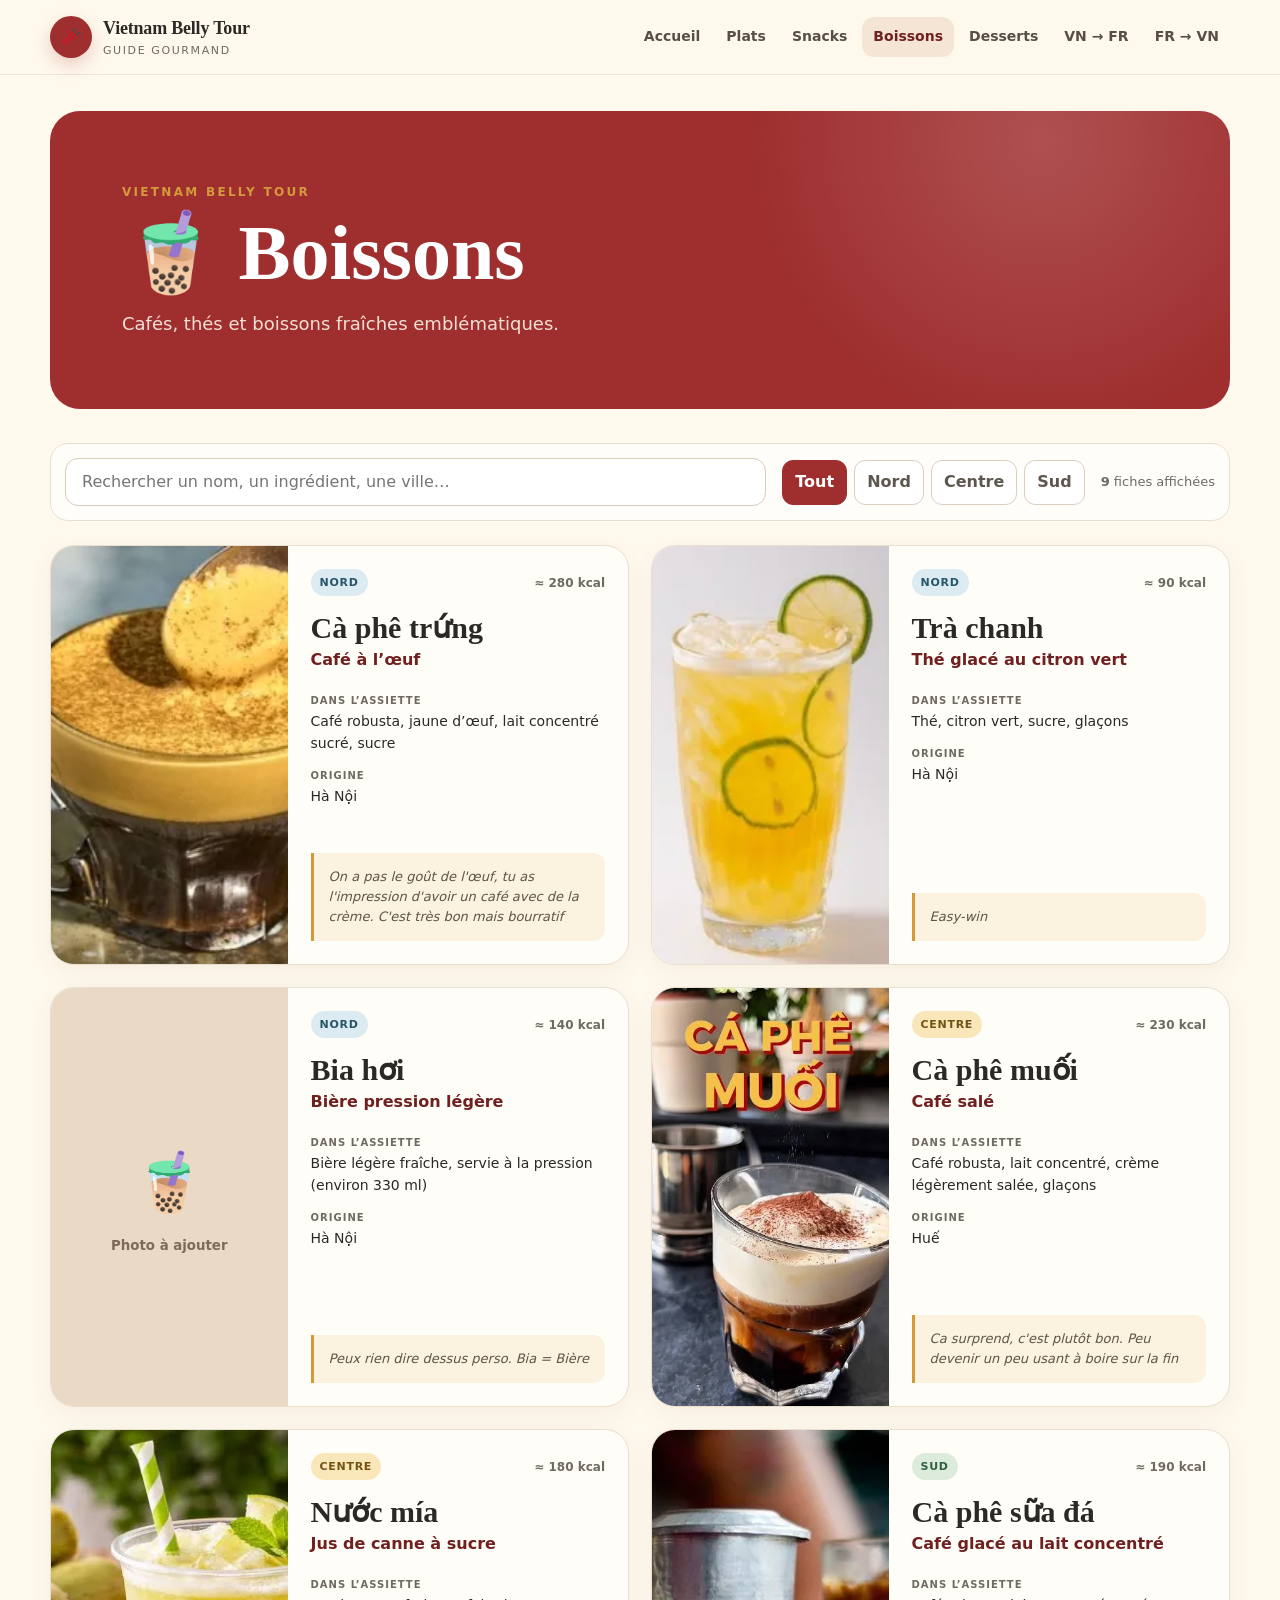
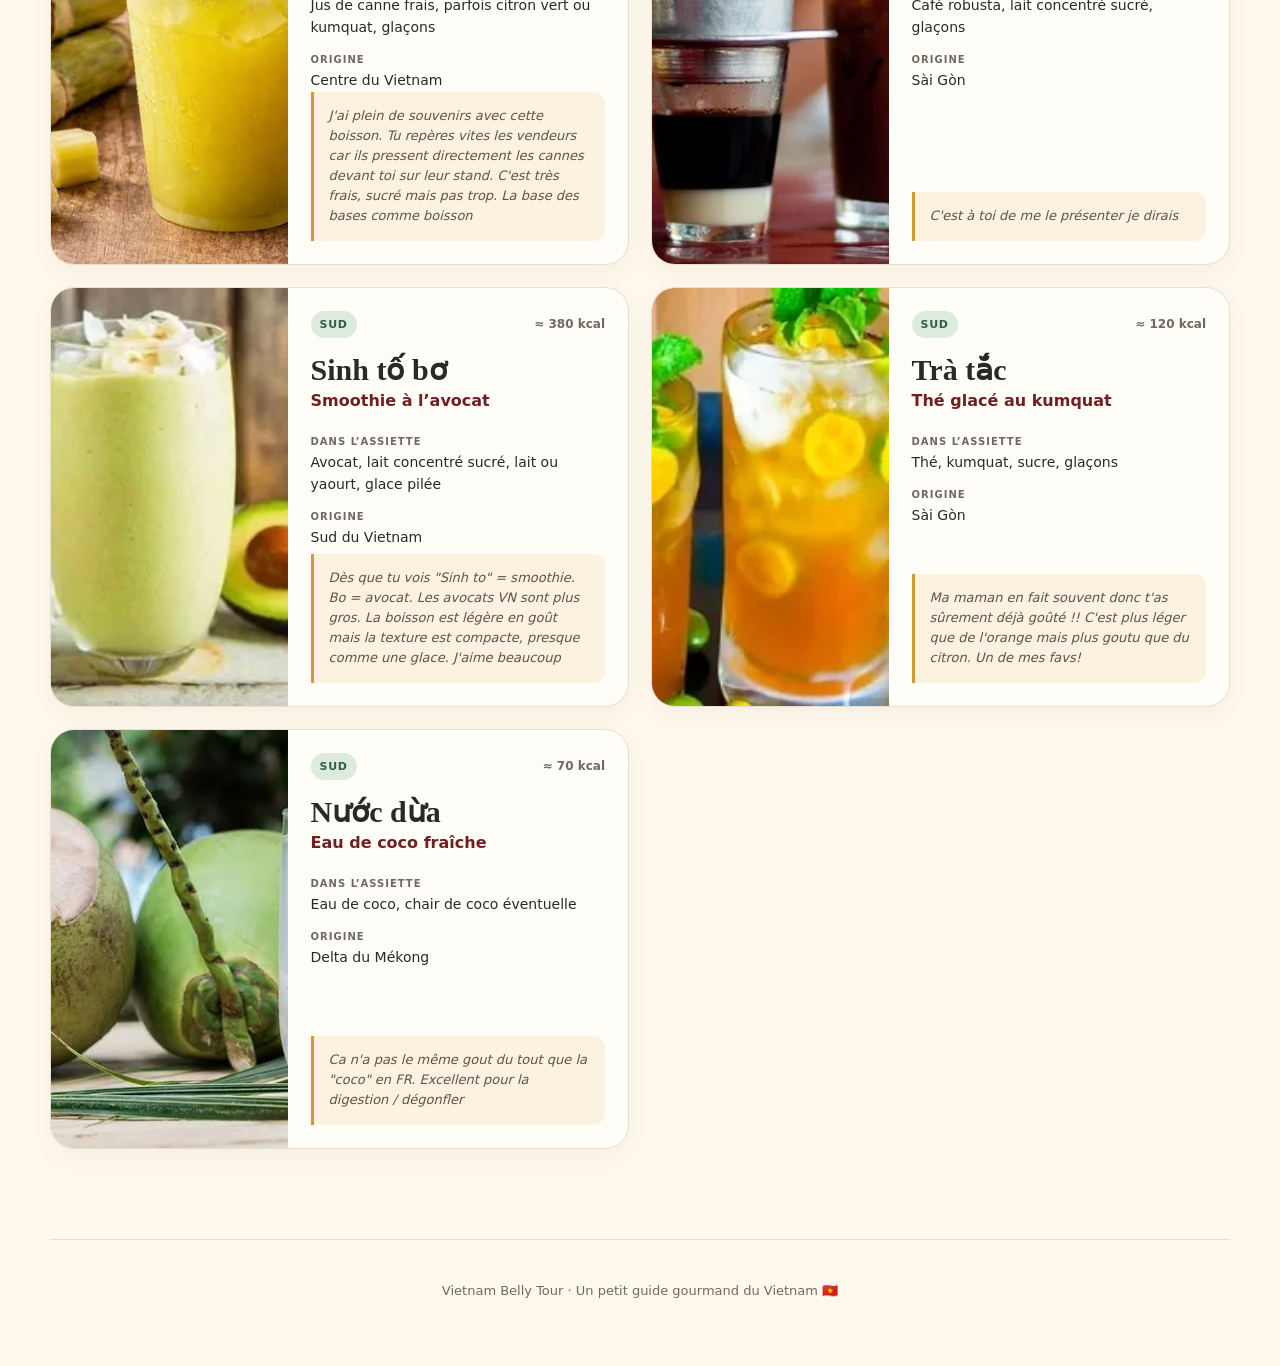
==== boissons.html @ dc9623fc "Add files via upload" ====
<!doctype html>
<html lang="fr">
<head>
  <meta charset="utf-8">
  <meta name="viewport" content="width=device-width, initial-scale=1">
  <meta name="description" content="Cafés, thés et boissons fraîches emblématiques.">
  <meta name="robots" content="noindex, nofollow, noarchive">
  <meta name="theme-color" content="#9f2f2f">
  <title>Boissons · Vietnam Belly Tour</title>
  <link rel="icon" href="assets/favicon.svg" type="image/svg+xml">
  <link rel="stylesheet" href="assets/styles.css?v=2">
  <script defer src="assets/app.js?v=2"></script>
</head>
<body>

<header class="site-header">
  <div class="header-inner">
    <a class="brand" href="index.html" aria-label="Vietnam Belly Tour, accueil">
      <span class="brand-mark">🥢</span>
      <span><strong>Vietnam Belly Tour</strong><small>Guide gourmand</small></span>
    </a>
    <button class="menu-toggle" type="button" aria-expanded="false" aria-controls="main-nav">Menu</button>
    <nav id="main-nav" class="main-nav" aria-label="Navigation principale">
      <a href="index.html">Accueil</a><a href="plats.html">Plats</a><a href="snacks.html">Snacks</a><a href="boissons.html" class="active">Boissons</a><a href="desserts.html">Desserts</a><a href="glossaire-vn-fr.html">VN → FR</a><a href="glossaire-fr-vn.html">FR → VN</a>
    </nav>
  </div>
</header>

<main>
  <section class="page-hero compact">
    <p class="kicker">VIETNAM BELLY TOUR</p>
    <h1>🧋 Boissons</h1>
    <p>Cafés, thés et boissons fraîches emblématiques.</p>
  </section>
  <section class="section listing-section">
    <div class="toolbar" data-filter-scope>
      <label class="search-field">
        <span class="sr-only">Rechercher</span>
        <input type="search" placeholder="Rechercher un nom, un ingrédient, une ville…" data-search-input>
      </label>
      <div class="filter-buttons" aria-label="Filtrer par région">
        <button class="filter active" data-filter="all">Tout</button>
        <button class="filter" data-filter="nord">Nord</button>
        <button class="filter" data-filter="centre">Centre</button>
        <button class="filter" data-filter="sud">Sud</button>
      </div>
      <p class="result-count"><strong data-result-count>9</strong> fiches affichées</p>
    </div>
    <div class="dish-grid" data-card-grid>
      
<article class="dish-card" data-region="nord" data-search="cà phê trứng café à l’œuf café robusta, jaune d’œuf, lait concentré sucré, sucre nord hà nội on a pas le goût de l&#x27;œuf, tu as l&#x27;impression d&#x27;avoir un café avec de la crème. c&#x27;est très bon mais bourratif">
  <div class="dish-image"><img src="assets/images/boissons-ca-phe-trung.webp" alt="Cà Phê Trứng (Vietnamese Egg Coffee)" loading="lazy"></div>
  <div class="dish-content">
    <div class="dish-meta"><span class="badge region-nord">Nord</span><span class="kcal">≈ 280 kcal</span></div>
    <h2>Cà phê trứng</h2>
    <p class="french-name">Café à l’œuf</p>
    <dl>
      <div><dt>Dans l’assiette</dt><dd>Café robusta, jaune d’œuf, lait concentré sucré, sucre</dd></div>
      <div><dt>Origine</dt><dd>Hà Nội</dd></div>
    </dl>
    <blockquote>On a pas le goût de l&#x27;œuf, tu as l&#x27;impression d&#x27;avoir un café avec de la crème. C&#x27;est très bon mais bourratif</blockquote>
  </div>
</article>
<article class="dish-card" data-region="nord" data-search="trà chanh thé glacé au citron vert thé, citron vert, sucre, glaçons nord hà nội easy-win">
  <div class="dish-image"><img src="assets/images/boissons-tra-chanh.webp" alt="Cách pha trà chanh Hà Nội &quot;ngon nhức nách&quot; chỉ 5.000 đồng" loading="lazy"></div>
  <div class="dish-content">
    <div class="dish-meta"><span class="badge region-nord">Nord</span><span class="kcal">≈ 90 kcal</span></div>
    <h2>Trà chanh</h2>
    <p class="french-name">Thé glacé au citron vert</p>
    <dl>
      <div><dt>Dans l’assiette</dt><dd>Thé, citron vert, sucre, glaçons</dd></div>
      <div><dt>Origine</dt><dd>Hà Nội</dd></div>
    </dl>
    <blockquote>Easy-win</blockquote>
  </div>
</article>
<article class="dish-card" data-region="nord" data-search="bia hơi bière pression légère bière légère fraîche, servie à la pression (environ 330 ml) nord hà nội peux rien dire dessus perso. bia = bière">
  <div class="dish-image"><div class="image-placeholder" aria-label="Aucune photo disponible"><span>🧋</span><small>Photo à ajouter</small></div></div>
  <div class="dish-content">
    <div class="dish-meta"><span class="badge region-nord">Nord</span><span class="kcal">≈ 140 kcal</span></div>
    <h2>Bia hơi</h2>
    <p class="french-name">Bière pression légère</p>
    <dl>
      <div><dt>Dans l’assiette</dt><dd>Bière légère fraîche, servie à la pression (environ 330 ml)</dd></div>
      <div><dt>Origine</dt><dd>Hà Nội</dd></div>
    </dl>
    <blockquote>Peux rien dire dessus perso. Bia = Bière</blockquote>
  </div>
</article>
<article class="dish-card" data-region="centre" data-search="cà phê muối café salé café robusta, lait concentré, crème légèrement salée, glaçons centre huế ca surprend, c&#x27;est plutôt bon. peu devenir un peu usant à boire sur la fin">
  <div class="dish-image"><img src="assets/images/boissons-ca-phe-muoi.webp" alt="CÀ PHÊ MUỐI : La recette du café salé de Huế" loading="lazy"></div>
  <div class="dish-content">
    <div class="dish-meta"><span class="badge region-centre">Centre</span><span class="kcal">≈ 230 kcal</span></div>
    <h2>Cà phê muối</h2>
    <p class="french-name">Café salé</p>
    <dl>
      <div><dt>Dans l’assiette</dt><dd>Café robusta, lait concentré, crème légèrement salée, glaçons</dd></div>
      <div><dt>Origine</dt><dd>Huế</dd></div>
    </dl>
    <blockquote>Ca surprend, c&#x27;est plutôt bon. Peu devenir un peu usant à boire sur la fin</blockquote>
  </div>
</article>
<article class="dish-card" data-region="centre" data-search="nước mía jus de canne à sucre jus de canne frais, parfois citron vert ou kumquat, glaçons centre centre du vietnam j&#x27;ai plein de souvenirs avec cette boisson. tu repères vites les vendeurs car ils pressent directement les cannes devant toi sur leur stand. c&#x27;est très frais, sucré mais pas trop. la base des bases comme boisson">
  <div class="dish-image"><img src="assets/images/boissons-nuoc-mia.webp" alt="Trào lưu dùng nước mía đặc chữa đái tháo đường: Hiểu lầm nguy hiểm, có thể  trả giá đắt" loading="lazy"></div>
  <div class="dish-content">
    <div class="dish-meta"><span class="badge region-centre">Centre</span><span class="kcal">≈ 180 kcal</span></div>
    <h2>Nước mía</h2>
    <p class="french-name">Jus de canne à sucre</p>
    <dl>
      <div><dt>Dans l’assiette</dt><dd>Jus de canne frais, parfois citron vert ou kumquat, glaçons</dd></div>
      <div><dt>Origine</dt><dd>Centre du Vietnam</dd></div>
    </dl>
    <blockquote>J&#x27;ai plein de souvenirs avec cette boisson. Tu repères vites les vendeurs car ils pressent directement les cannes devant toi sur leur stand. C&#x27;est très frais, sucré mais pas trop. La base des bases comme boisson</blockquote>
  </div>
</article>
<article class="dish-card" data-region="sud" data-search="cà phê sữa đá café glacé au lait concentré café robusta, lait concentré sucré, glaçons sud sài gòn c&#x27;est à toi de me le présenter je dirais">
  <div class="dish-image"><img src="assets/images/boissons-ca-phe-sua-a.webp" alt="Cafe au lait glacé vietnamien: deuxième dans la liste des dix meilleurs  cafés du monde" loading="lazy"></div>
  <div class="dish-content">
    <div class="dish-meta"><span class="badge region-sud">Sud</span><span class="kcal">≈ 190 kcal</span></div>
    <h2>Cà phê sữa đá</h2>
    <p class="french-name">Café glacé au lait concentré</p>
    <dl>
      <div><dt>Dans l’assiette</dt><dd>Café robusta, lait concentré sucré, glaçons</dd></div>
      <div><dt>Origine</dt><dd>Sài Gòn</dd></div>
    </dl>
    <blockquote>C&#x27;est à toi de me le présenter je dirais</blockquote>
  </div>
</article>
<article class="dish-card" data-region="sud" data-search="sinh tố bơ smoothie à l’avocat avocat, lait concentré sucré, lait ou yaourt, glace pilée sud sud du vietnam dès que tu vois &quot;sinh to&quot; = smoothie. bo = avocat. les avocats vn sont plus gros. la boisson est légère en goût mais la texture est compacte, presque comme une glace. j&#x27;aime beaucoup">
  <div class="dish-image"><img src="assets/images/boissons-sinh-to-bo.webp" alt="5+ Cách Làm Sinh Tố Bơ Ngon, Thơm, Lạ, Đẹp Da, Bổ Mắt" loading="lazy"></div>
  <div class="dish-content">
    <div class="dish-meta"><span class="badge region-sud">Sud</span><span class="kcal">≈ 380 kcal</span></div>
    <h2>Sinh tố bơ</h2>
    <p class="french-name">Smoothie à l’avocat</p>
    <dl>
      <div><dt>Dans l’assiette</dt><dd>Avocat, lait concentré sucré, lait ou yaourt, glace pilée</dd></div>
      <div><dt>Origine</dt><dd>Sud du Vietnam</dd></div>
    </dl>
    <blockquote>Dès que tu vois &quot;Sinh to&quot; = smoothie. Bo = avocat. Les avocats VN sont plus gros. La boisson est légère en goût mais la texture est compacte, presque comme une glace. J&#x27;aime beaucoup</blockquote>
  </div>
</article>
<article class="dish-card" data-region="sud" data-search="trà tắc thé glacé au kumquat thé, kumquat, sucre, glaçons sud sài gòn ma maman en fait souvent donc t&#x27;as sûrement déjà goûté !! c&#x27;est plus léger que de l&#x27;orange mais plus goutu que du citron. un de mes favs!">
  <div class="dish-image"><img src="assets/images/boissons-tra-tac.webp" alt="Cách làm trà tắc giải nhiệt với công thức pha cực ngon tại nhà" loading="lazy"></div>
  <div class="dish-content">
    <div class="dish-meta"><span class="badge region-sud">Sud</span><span class="kcal">≈ 120 kcal</span></div>
    <h2>Trà tắc</h2>
    <p class="french-name">Thé glacé au kumquat</p>
    <dl>
      <div><dt>Dans l’assiette</dt><dd>Thé, kumquat, sucre, glaçons</dd></div>
      <div><dt>Origine</dt><dd>Sài Gòn</dd></div>
    </dl>
    <blockquote>Ma maman en fait souvent donc t&#x27;as sûrement déjà goûté !! C&#x27;est plus léger que de l&#x27;orange mais plus goutu que du citron. Un de mes favs!</blockquote>
  </div>
</article>
<article class="dish-card" data-region="sud" data-search="nước dừa eau de coco fraîche eau de coco, chair de coco éventuelle sud delta du mékong ca n&#x27;a pas le même gout du tout que la &quot;coco&quot; en fr. excellent pour la digestion / dégonfler">
  <div class="dish-image"><img src="assets/images/boissons-nuoc-dua.webp" alt="Nước dừa có thực sự tốt? | Báo Dân trí" loading="lazy"></div>
  <div class="dish-content">
    <div class="dish-meta"><span class="badge region-sud">Sud</span><span class="kcal">≈ 70 kcal</span></div>
    <h2>Nước dừa</h2>
    <p class="french-name">Eau de coco fraîche</p>
    <dl>
      <div><dt>Dans l’assiette</dt><dd>Eau de coco, chair de coco éventuelle</dd></div>
      <div><dt>Origine</dt><dd>Delta du Mékong</dd></div>
    </dl>
    <blockquote>Ca n&#x27;a pas le même gout du tout que la &quot;coco&quot; en FR. Excellent pour la digestion / dégonfler</blockquote>
  </div>
</article>
    </div>
    <p class="empty-state" data-empty-state hidden>Aucun résultat pour cette recherche.</p>
  </section>
</main>

<footer class="site-footer">
  <p>Vietnam Belly Tour · Un petit guide gourmand du Vietnam 🇻🇳</p>
</footer>
</body>
</html>
---- assets/styles.css ----
:root {
  --red: #9f2f2f;
  --red-dark: #712020;
  --cream: #fff9ed;
  --paper: #fffdf8;
  --ink: #2b2925;
  --muted: #6f6a61;
  --line: #e8dfcf;
  --green: #2f664d;
  --gold: #d49a3a;
  --shadow: 0 16px 40px rgba(67, 44, 24, .10);
  --radius: 24px;
}
* { box-sizing: border-box; }
html { scroll-behavior: smooth; }
body {
  margin: 0;
  background: var(--cream);
  color: var(--ink);
  font-family: Inter, ui-sans-serif, system-ui, -apple-system, BlinkMacSystemFont, "Segoe UI", sans-serif;
  line-height: 1.55;
}
a { color: inherit; }
img { display: block; max-width: 100%; }
button, input { font: inherit; }
.sr-only {
  position: absolute; width: 1px; height: 1px; padding: 0; margin: -1px;
  overflow: hidden; clip: rect(0,0,0,0); white-space: nowrap; border: 0;
}
.site-header {
  position: sticky; top: 0; z-index: 100;
  background: rgba(255,249,237,.94);
  backdrop-filter: blur(14px);
  border-bottom: 1px solid rgba(159,47,47,.10);
}
.header-inner {
  width: min(1180px, calc(100% - 32px)); min-height: 74px; margin: auto;
  display: flex; align-items: center; justify-content: space-between; gap: 24px;
}
.brand { display: flex; align-items: center; gap: 11px; text-decoration: none; }
.brand-mark {
  width: 42px; height: 42px; border-radius: 50%; display: grid; place-items: center;
  background: var(--red); color: white; box-shadow: 0 7px 18px rgba(159,47,47,.22);
}
.brand strong, .brand small { display: block; }
.brand strong { font-family: Georgia, serif; font-size: 18px; letter-spacing: -.2px; }
.brand small { color: var(--muted); font-size: 11px; text-transform: uppercase; letter-spacing: 1.6px; }
.main-nav { display: flex; align-items: center; gap: 4px; }
.main-nav a {
  padding: 9px 11px; border-radius: 12px; text-decoration: none;
  color: #574f46; font-size: 14px; font-weight: 650;
}
.main-nav a:hover, .main-nav a.active { background: #f4e5d4; color: var(--red-dark); }
.menu-toggle {
  display: none; border: 1px solid var(--line); background: var(--paper);
  padding: 9px 13px; border-radius: 12px; font-weight: 700;
}
.hero {
  width: min(1180px, calc(100% - 32px)); margin: 40px auto 0;
  min-height: 530px; overflow: hidden; border-radius: 34px;
  background: var(--red); color: white; display: grid; grid-template-columns: 1.15fr .85fr;
  position: relative; box-shadow: var(--shadow);
}
.hero::before {
  content: ""; position: absolute; inset: 0;
  background: radial-gradient(circle at 75% 20%, rgba(255,255,255,.12), transparent 28%),
              linear-gradient(135deg, transparent 55%, rgba(71,21,21,.18));
}
.hero-content { padding: clamp(42px, 7vw, 80px); position: relative; z-index: 2; align-self: center; }
.kicker { margin: 0 0 12px; font-size: 12px; letter-spacing: 2.3px; font-weight: 800; color: var(--gold); }
.hero h1 {
  margin: 0; max-width: 720px; font-family: Georgia, "Times New Roman", serif;
  font-size: clamp(48px, 7vw, 84px); line-height: .98; letter-spacing: -3px;
}
.hero-copy { max-width: 610px; margin: 25px 0 0; color: #f8e9de; font-size: 18px; }
.hero-actions { display: flex; flex-wrap: wrap; gap: 12px; margin-top: 30px; }
.button {
  display: inline-flex; align-items: center; justify-content: center; min-height: 48px;
  padding: 0 20px; border-radius: 14px; text-decoration: none; font-weight: 800;
}
.button.primary { background: white; color: var(--red-dark); }
.button.secondary { border: 1px solid rgba(255,255,255,.35); color: white; background: rgba(255,255,255,.06); }
.hero-stats { display: flex; flex-wrap: wrap; gap: 22px; margin-top: 34px; color: #f2dcd0; font-size: 13px; }
.hero-stats strong { display: block; color: white; font-family: Georgia, serif; font-size: 23px; }
.hero-art { position: relative; min-height: 100%; display: grid; place-items: center; }
.sun {
  position: absolute; width: 320px; height: 320px; border-radius: 50%;
  background: #eebf63; opacity: .94;
}
.bowl { position: relative; z-index: 2; font-size: 190px; transform: rotate(-5deg); filter: drop-shadow(0 24px 20px rgba(61,18,18,.25)); }
.leaf { position: absolute; font-size: 85px; z-index: 3; }
.leaf-one { left: 4%; top: 13%; transform: rotate(-32deg); }
.leaf-two { right: 4%; bottom: 7%; transform: rotate(32deg); }
.section { width: min(1180px, calc(100% - 32px)); margin: 90px auto; }
.section-heading {
  display: grid; grid-template-columns: 1fr minmax(280px, 450px); gap: 40px;
  align-items: end; margin-bottom: 28px;
}
.section-heading h2, .glossary-promo h2 {
  margin: 0; font-family: Georgia, serif; font-size: clamp(34px, 5vw, 52px); line-height: 1.06;
}
.section-heading > p, .glossary-promo p { color: var(--muted); margin: 0; }
.home-grid { display: grid; grid-template-columns: repeat(2, 1fr); gap: 22px; }
.home-card {
  overflow: hidden; background: var(--paper); border: 1px solid var(--line);
  border-radius: var(--radius); text-decoration: none; box-shadow: 0 8px 24px rgba(65,45,24,.06);
  transition: transform .2s ease, box-shadow .2s ease;
}
.home-card:hover { transform: translateY(-4px); box-shadow: var(--shadow); }
.home-card-media { aspect-ratio: 16/8.7; overflow: hidden; background: #ead9c5; display: grid; place-items: center; }
.home-card-media img { width: 100%; height: 100%; object-fit: cover; transition: transform .35s ease; }
.home-card:hover img { transform: scale(1.035); }
.category-emoji { font-size: 80px; }
.home-card-body { padding: 25px; }
.eyebrow { color: var(--red); text-transform: uppercase; font-size: 11px; letter-spacing: 1.5px; font-weight: 850; }
.home-card h2 { font-family: Georgia, serif; margin: 6px 0 8px; font-size: 31px; }
.home-card p { margin: 0; color: var(--muted); }
.card-link { display: inline-block; margin-top: 18px; font-weight: 850; color: var(--red-dark); }
.glossary-promo {
  background: #f1e5cf; border-radius: 30px; padding: clamp(30px, 5vw, 56px);
  display: grid; grid-template-columns: 1fr 1fr; gap: 40px; align-items: center;
}
.glossary-promo p { margin-top: 14px; }
.glossary-links { display: grid; gap: 12px; }
.glossary-links a {
  padding: 18px; border-radius: 18px; background: rgba(255,255,255,.73);
  text-decoration: none; display: grid; grid-template-columns: 54px 1fr auto;
  align-items: center; gap: 14px; border: 1px solid rgba(113,32,32,.09);
}
.glossary-links a > span {
  width: 50px; height: 50px; display: grid; place-items: center; border-radius: 50%;
  background: var(--red); color: white; font-weight: 900;
}
.glossary-links strong, .glossary-links small { display: block; }
.glossary-links small { color: var(--muted); }
.page-hero {
  width: min(1180px, calc(100% - 32px)); margin: 36px auto 0;
  border-radius: 30px; color: white; background:
  radial-gradient(circle at 84% 10%, rgba(255,255,255,.16), transparent 28%),
  var(--red); padding: clamp(38px, 7vw, 72px);
}
.page-hero.compact { min-height: 290px; display: flex; flex-direction: column; justify-content: center; }
.page-hero h1 { margin: 0; font-family: Georgia, serif; font-size: clamp(46px, 8vw, 78px); line-height: 1; }
.page-hero > p:last-child { max-width: 650px; margin: 18px 0 0; color: #f5dfd5; font-size: 18px; }
.listing-section, .glossary-section { margin-top: 34px; }
.toolbar {
  display: grid; grid-template-columns: minmax(280px, 1fr) auto auto; align-items: center;
  gap: 16px; margin-bottom: 24px; padding: 14px; background: rgba(255,255,255,.68);
  border: 1px solid var(--line); border-radius: 18px;
}
.search-field input {
  width: 100%; min-height: 48px; border-radius: 13px; border: 1px solid #d8ccba;
  background: white; padding: 0 16px; color: var(--ink); outline: none;
}
.search-field input:focus { border-color: var(--red); box-shadow: 0 0 0 3px rgba(159,47,47,.11); }
.filter-buttons { display: flex; flex-wrap: wrap; gap: 7px; }
.filter {
  border: 1px solid #dccfbe; border-radius: 11px; background: white; padding: 9px 12px;
  font-weight: 750; color: #5e574e; cursor: pointer;
}
.filter:hover, .filter.active { background: var(--red); color: white; border-color: var(--red); }
.result-count { margin: 0; white-space: nowrap; color: var(--muted); font-size: 13px; }
.dish-grid { display: grid; grid-template-columns: repeat(2, minmax(0,1fr)); gap: 22px; }
.dish-card {
  display: grid; grid-template-columns: minmax(170px, .82fr) 1.18fr; overflow: hidden;
  min-height: 420px; background: var(--paper); border: 1px solid var(--line);
  border-radius: var(--radius); box-shadow: 0 8px 24px rgba(65,45,24,.055);
}
.dish-image { min-height: 100%; background: #ead9c5; }
.dish-image img { width: 100%; height: 100%; object-fit: cover; }
.image-placeholder { height: 100%; min-height: 260px; display: grid; place-content: center; gap: 8px; text-align: center; color: #7d6b58; }
.image-placeholder span { font-size: 58px; }
.image-placeholder small { font-weight: 800; }
.dish-content { padding: 23px; display: flex; flex-direction: column; }
.dish-meta { display: flex; align-items: center; justify-content: space-between; gap: 10px; }
.badge {
  display: inline-flex; align-items: center; min-height: 27px; padding: 0 9px; border-radius: 999px;
  background: #eee6db; color: #5c5146; font-size: 11px; font-weight: 850; text-transform: uppercase; letter-spacing: .7px;
}
.region-nord { background: #dceaf2; color: #28556a; }
.region-centre { background: #fae7b9; color: #725315; }
.region-sud { background: #dcebdc; color: #2f6141; }
.kcal { color: var(--muted); font-size: 12px; font-weight: 800; }
.dish-content h2 { margin: 16px 0 3px; font-family: Georgia, serif; font-size: 30px; line-height: 1.08; }
.french-name { margin: 0; color: var(--red-dark); font-weight: 750; }
.dish-content dl { margin: 20px 0 0; }
.dish-content dl div + div { margin-top: 13px; }
.dish-content dt { color: var(--muted); text-transform: uppercase; letter-spacing: 1px; font-size: 10px; font-weight: 900; }
.dish-content dd { margin: 3px 0 0; font-size: 14px; }
blockquote {
  margin: auto 0 0; padding: 14px 15px; border-left: 3px solid var(--gold);
  background: #fbf2df; border-radius: 0 12px 12px 0; color: #5f5448; font-size: 13px; font-style: italic;
}
.empty-state { padding: 50px; text-align: center; border: 1px dashed #cfbea9; border-radius: 18px; color: var(--muted); }
.glossary-hero { background: var(--green); }
.glossary-toolbar { grid-template-columns: 1fr auto; }
.table-wrap {
  overflow: hidden; border-radius: 22px; border: 1px solid var(--line); background: var(--paper);
  box-shadow: 0 8px 24px rgba(65,45,24,.055);
}
.glossary-table { width: 100%; border-collapse: collapse; }
.glossary-table th {
  padding: 16px 20px; background: #f0e3cf; color: #4f453b; text-align: left;
  font-size: 12px; text-transform: uppercase; letter-spacing: 1px;
}
.glossary-table td { padding: 16px 20px; border-top: 1px solid #eee5d8; vertical-align: top; }
.glossary-table tr:hover td { background: #fff9ee; }
.glossary-table td:first-child { width: 27%; color: var(--red-dark); font-size: 17px; }
.glossary-table td:nth-child(2) { width: 35%; }
.glossary-table td:last-child { color: var(--muted); font-style: italic; }
.site-footer {
  width: min(1180px, calc(100% - 32px)); margin: 60px auto 24px; padding: 28px 0;
  border-top: 1px solid var(--line); color: var(--muted); font-size: 13px; text-align: center;
}
[hidden] { display: none !important; }

@media (max-width: 980px) {
  .menu-toggle { display: block; }
  .main-nav {
    display: none; position: absolute; top: 66px; right: 16px; width: min(330px, calc(100% - 32px));
    padding: 10px; background: var(--paper); border: 1px solid var(--line); border-radius: 16px;
    box-shadow: var(--shadow); flex-direction: column; align-items: stretch;
  }
  .main-nav.open { display: flex; }
  .main-nav a { padding: 11px 13px; }
  .hero { grid-template-columns: 1fr; }
  .hero-art { min-height: 290px; }
  .sun { width: 240px; height: 240px; }
  .bowl { font-size: 145px; }
  .section-heading { grid-template-columns: 1fr; gap: 14px; }
  .glossary-promo { grid-template-columns: 1fr; }
  .toolbar { grid-template-columns: 1fr; }
  .dish-grid { grid-template-columns: 1fr; }
  .dish-card { min-height: 390px; }
}
@media (max-width: 680px) {
  .header-inner { min-height: 66px; }
  .brand small { display: none; }
  .hero { margin-top: 18px; min-height: 0; border-radius: 25px; }
  .hero-content { padding: 38px 26px; }
  .hero h1 { font-size: 49px; letter-spacing: -2px; }
  .hero-copy { font-size: 16px; }
  .hero-art { display: none; }
  .hero-stats { gap: 18px; }
  .section { margin: 62px auto; }
  .home-grid { grid-template-columns: 1fr; }
  .glossary-promo { border-radius: 24px; }
  .glossary-links a { grid-template-columns: 46px 1fr; }
  .glossary-links a small { grid-column: 2; }
  .glossary-links a > span { width: 44px; height: 44px; }
  .page-hero { padding: 40px 25px; border-radius: 24px; }
  .page-hero.compact { min-height: 230px; }
  .page-hero h1 { font-size: 49px; }
  .dish-card { display: block; min-height: auto; }
  .dish-image { height: 245px; }
  .dish-content { padding: 21px; }
  .dish-content h2 { font-size: 28px; }
  .table-wrap { overflow: visible; border: 0; background: transparent; box-shadow: none; }
  .glossary-table, .glossary-table tbody, .glossary-table tr, .glossary-table td { display: block; width: 100%; }
  .glossary-table thead { display: none; }
  .glossary-table tbody { display: grid; gap: 12px; }
  .glossary-table tr {
    background: var(--paper); border: 1px solid var(--line); border-radius: 16px; padding: 16px;
  }
  .glossary-table td, .glossary-table td:first-child, .glossary-table td:nth-child(2) {
    width: 100%; padding: 5px 0; border: 0;
  }
  .glossary-table td::before {
    content: attr(data-label); display: block; color: var(--muted); text-transform: uppercase;
    letter-spacing: 1px; font-size: 9px; font-weight: 900; margin-bottom: 1px;
  }
}

/* Mobile readability fix — v2 */
@media (max-width: 680px) {
  .page-hero {
    margin-top: 14px;
    padding: 26px 22px;
  }

  .page-hero.compact {
    min-height: 150px;
  }

  .page-hero h1 {
    font-size: 41px;
  }

  .page-hero > p:last-child {
    margin-top: 10px;
    font-size: 15px;
    line-height: 1.45;
  }

  .listing-section,
  .glossary-section {
    margin-top: 18px;
  }

  .toolbar {
    gap: 10px;
    margin-bottom: 16px;
    padding: 10px;
  }

  .filter-buttons {
    gap: 6px;
  }

  .filter {
    flex: 1 1 auto;
    padding: 9px 10px;
  }

  .dish-grid {
    gap: 16px;
  }

  .dish-card {
    display: flex;
    flex-direction: column;
  }

  /* On mobile, show the useful text before the photo. */
  .dish-content {
    order: 1;
    padding: 20px;
  }

  .dish-image {
    order: 2;
    height: 190px;
    min-height: 190px;
    border-top: 1px solid var(--line);
  }

  .dish-content h2 {
    margin-top: 12px;
    font-size: 27px;
  }

  .dish-content dl {
    margin-top: 14px;
  }

  blockquote {
    margin-top: 16px;
  }
}

/* Glossary alphabet filter — v3 */
.alphabet-filter {
  grid-column: 1 / -1;
  display: flex;
  flex-wrap: wrap;
  gap: 7px;
  padding-top: 12px;
  border-top: 1px solid var(--line);
}

.alphabet-button {
  min-width: 39px;
  min-height: 39px;
  padding: 7px 11px;
  border: 1px solid #dccfbe;
  border-radius: 11px;
  background: white;
  color: #5e574e;
  font: inherit;
  font-size: 13px;
  font-weight: 800;
  cursor: pointer;
  transition: background .18s ease, color .18s ease, border-color .18s ease, transform .18s ease;
}

.alphabet-button:hover {
  border-color: var(--green);
  color: var(--green);
  transform: translateY(-1px);
}

.alphabet-button.active {
  background: var(--green);
  border-color: var(--green);
  color: white;
}

.alphabet-button:first-child {
  min-width: 58px;
}

@media (max-width: 680px) {
  .alphabet-filter {
    flex-wrap: nowrap;
    overflow-x: auto;
    overscroll-behavior-inline: contain;
    -webkit-overflow-scrolling: touch;
    padding: 10px 2px 5px;
    scrollbar-width: thin;
  }

  .alphabet-button {
    flex: 0 0 auto;
    min-width: 41px;
    min-height: 41px;
  }
}
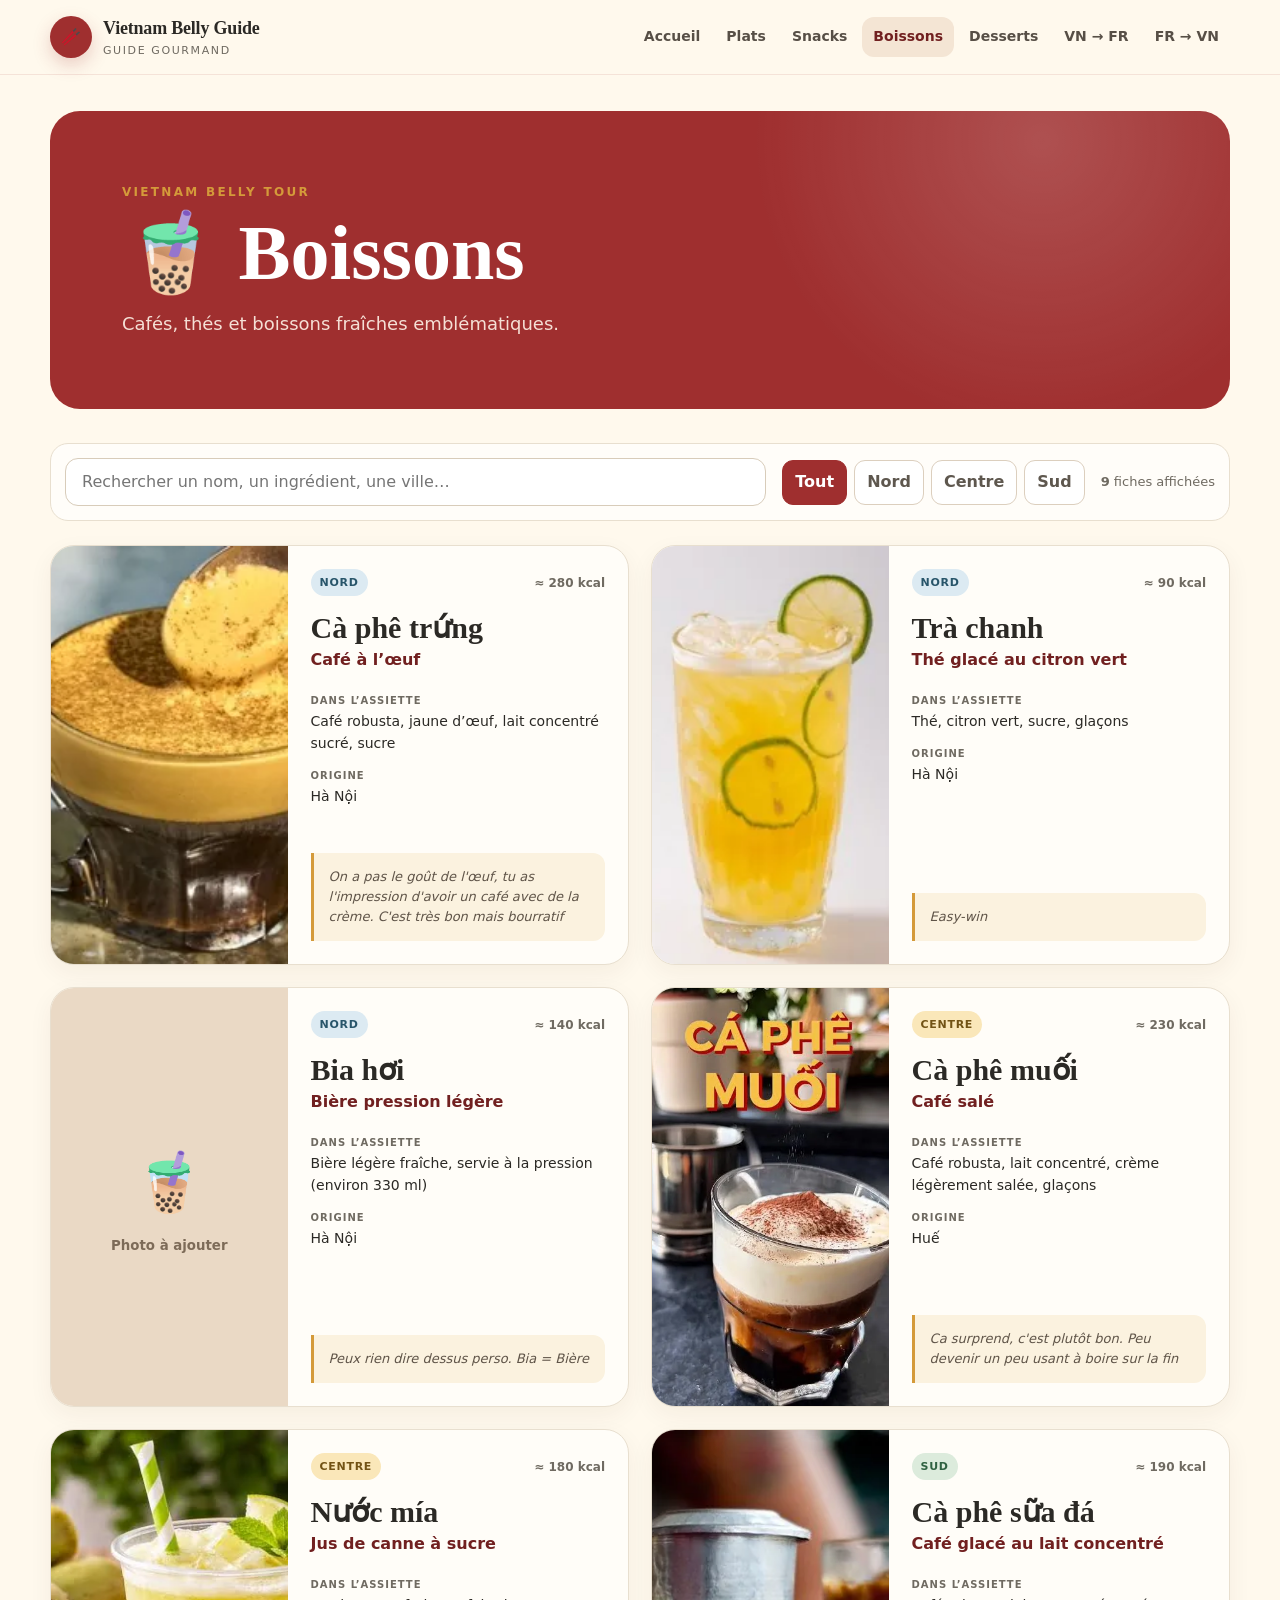
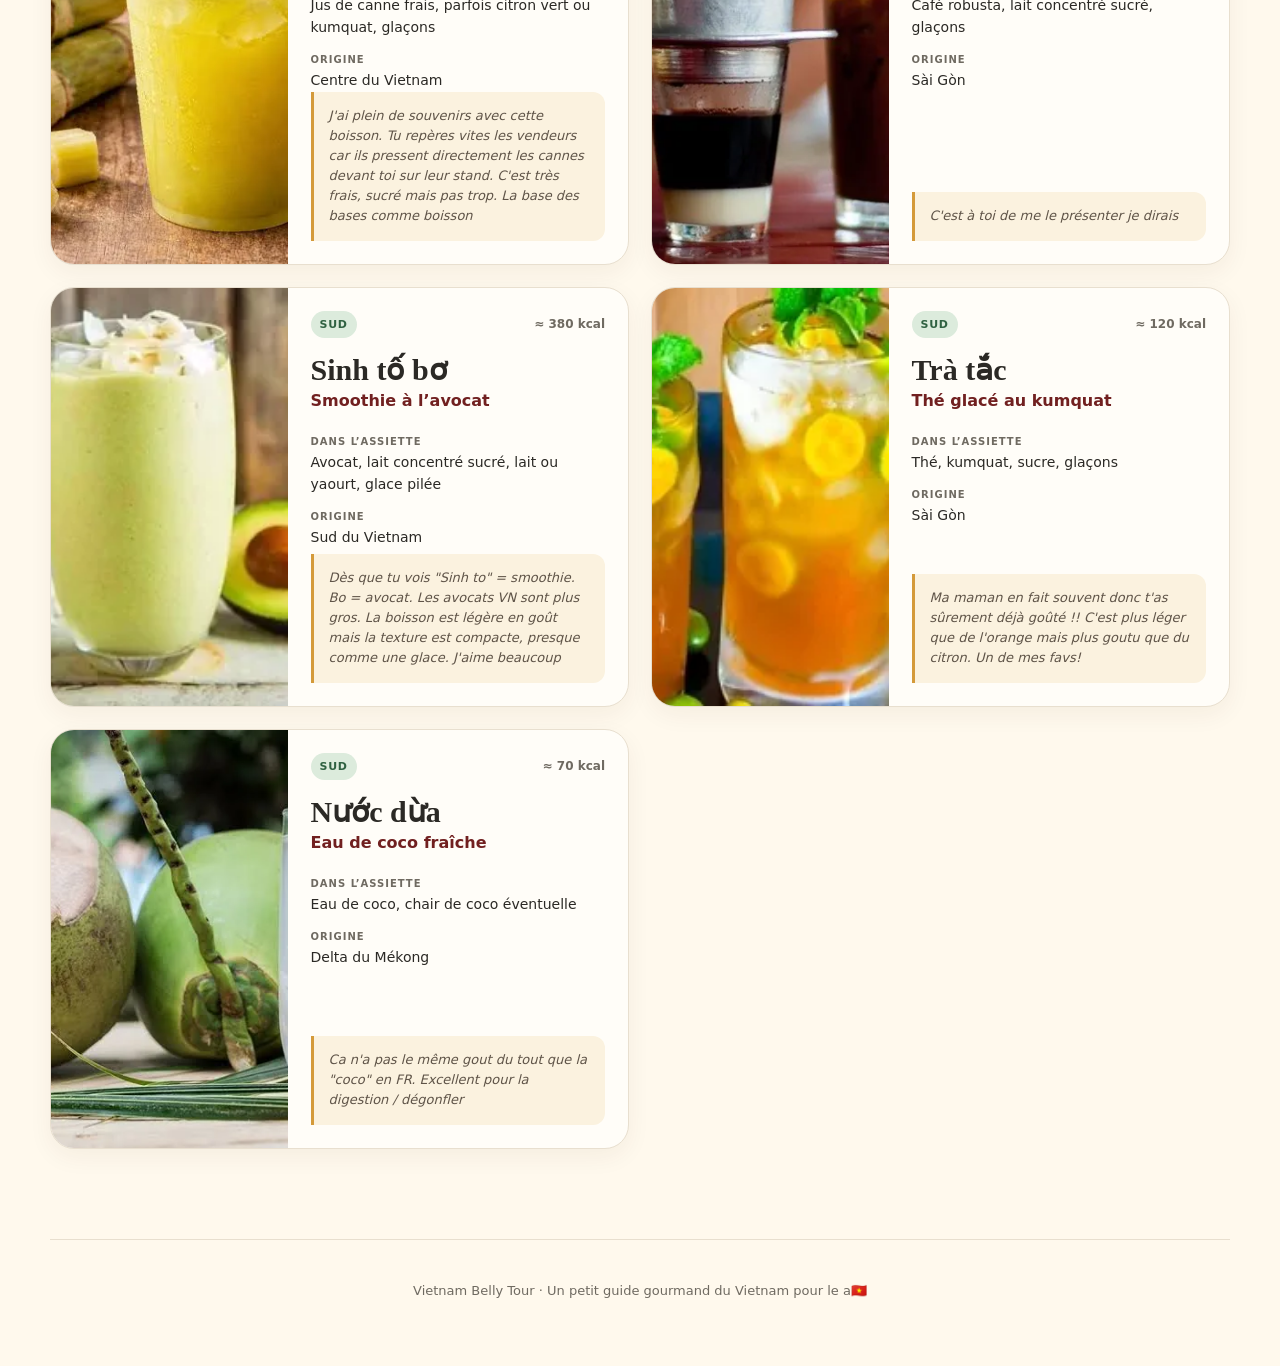
==== commit 32158901: "Update page titles and footer text in boissons.html" ====
--- a/boissons.html
+++ b/boissons.html
@@ -6,7 +6,7 @@
   <meta name="description" content="Cafés, thés et boissons fraîches emblématiques.">
   <meta name="robots" content="noindex, nofollow, noarchive">
   <meta name="theme-color" content="#9f2f2f">
-  <title>Boissons · Vietnam Belly Tour</title>
+  <title>Boissons · Aldo'sVietnam Belly Guide</title>
   <link rel="icon" href="assets/favicon.svg" type="image/svg+xml">
   <link rel="stylesheet" href="assets/styles.css?v=2">
   <script defer src="assets/app.js?v=2"></script>
@@ -17,7 +17,7 @@
   <div class="header-inner">
     <a class="brand" href="index.html" aria-label="Vietnam Belly Tour, accueil">
       <span class="brand-mark">🥢</span>
-      <span><strong>Vietnam Belly Tour</strong><small>Guide gourmand</small></span>
+      <span><strong>Vietnam Belly Guide</strong><small>Guide gourmand</small></span>
     </a>
     <button class="menu-toggle" type="button" aria-expanded="false" aria-controls="main-nav">Menu</button>
     <nav id="main-nav" class="main-nav" aria-label="Navigation principale">
@@ -171,7 +171,7 @@
 </main>
 
 <footer class="site-footer">
-  <p>Vietnam Belly Tour · Un petit guide gourmand du Vietnam 🇻🇳</p>
+  <p>Vietnam Belly Tour · Un petit guide gourmand du Vietnam pour le a🇻🇳</p>
 </footer>
 </body>
 </html>
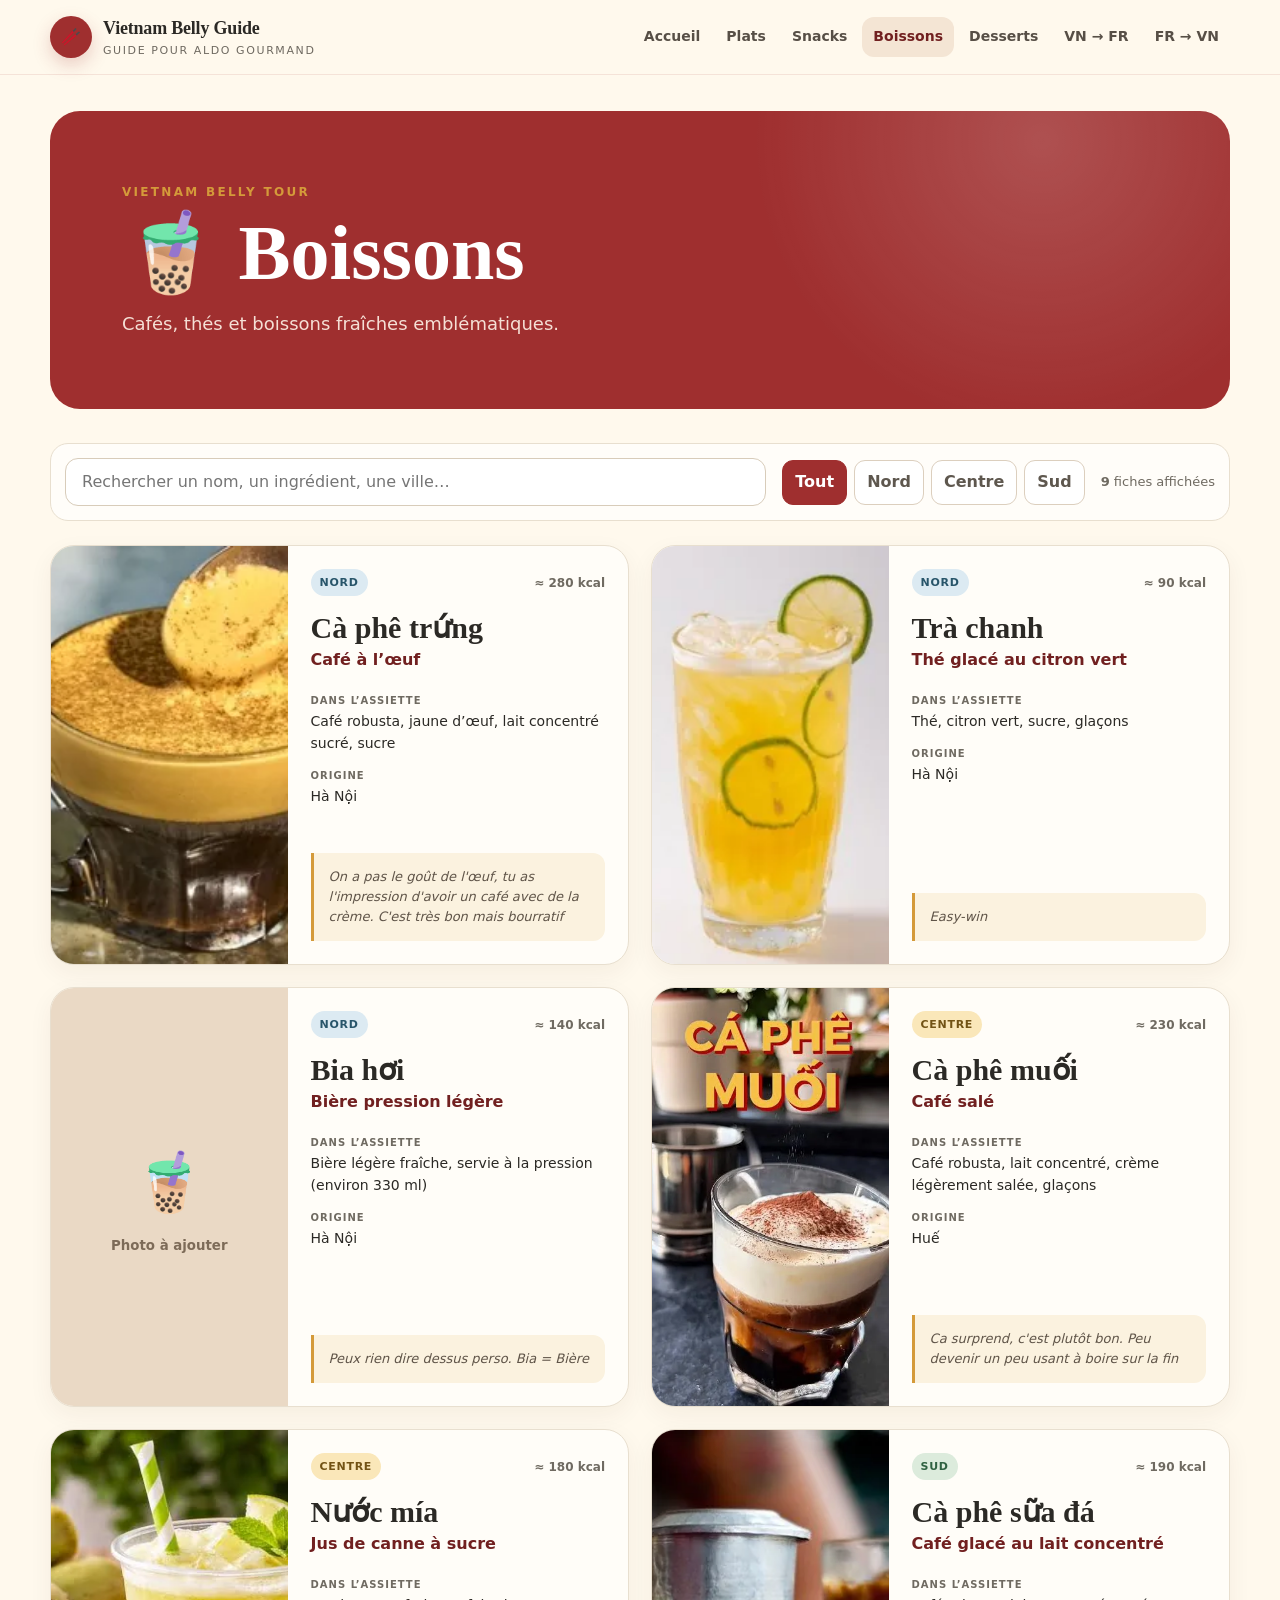
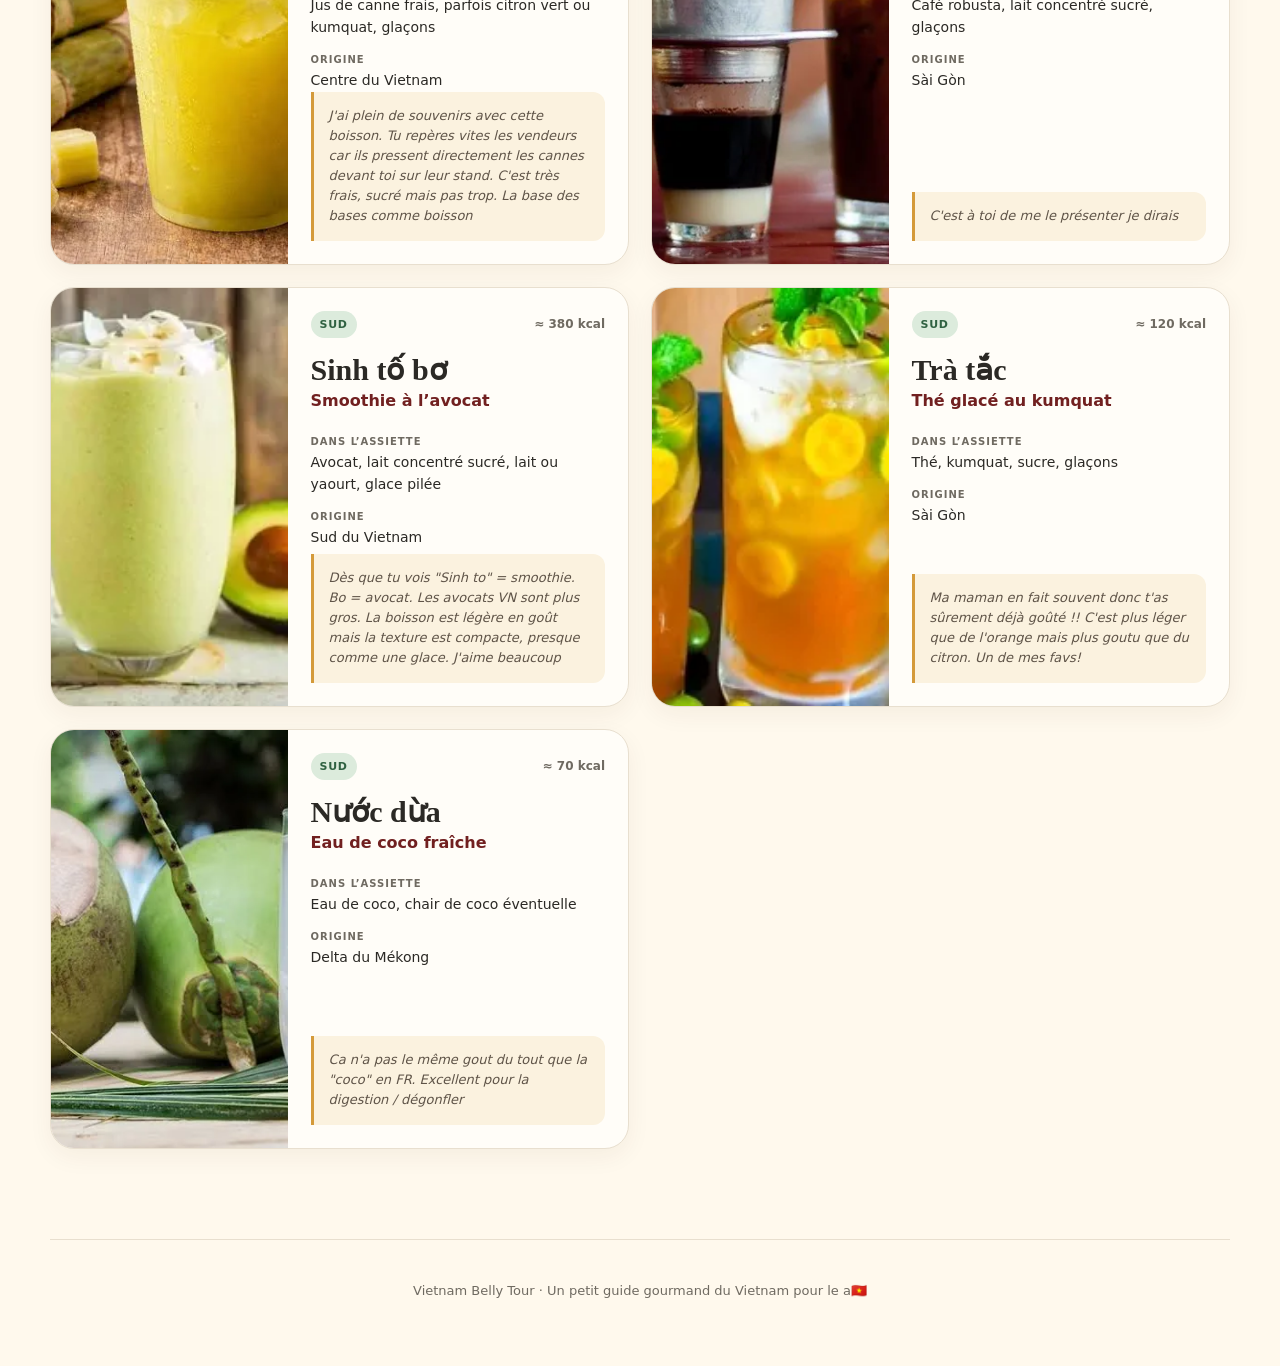
==== commit daf1150f: "Update boissons.html" ====
--- a/boissons.html
+++ b/boissons.html
@@ -17,7 +17,7 @@
   <div class="header-inner">
     <a class="brand" href="index.html" aria-label="Vietnam Belly Tour, accueil">
       <span class="brand-mark">🥢</span>
-      <span><strong>Vietnam Belly Guide</strong><small>Guide gourmand</small></span>
+      <span><strong>Vietnam Belly Guide</strong><small>Guide pour Aldo gourmand</small></span>
     </a>
     <button class="menu-toggle" type="button" aria-expanded="false" aria-controls="main-nav">Menu</button>
     <nav id="main-nav" class="main-nav" aria-label="Navigation principale">
